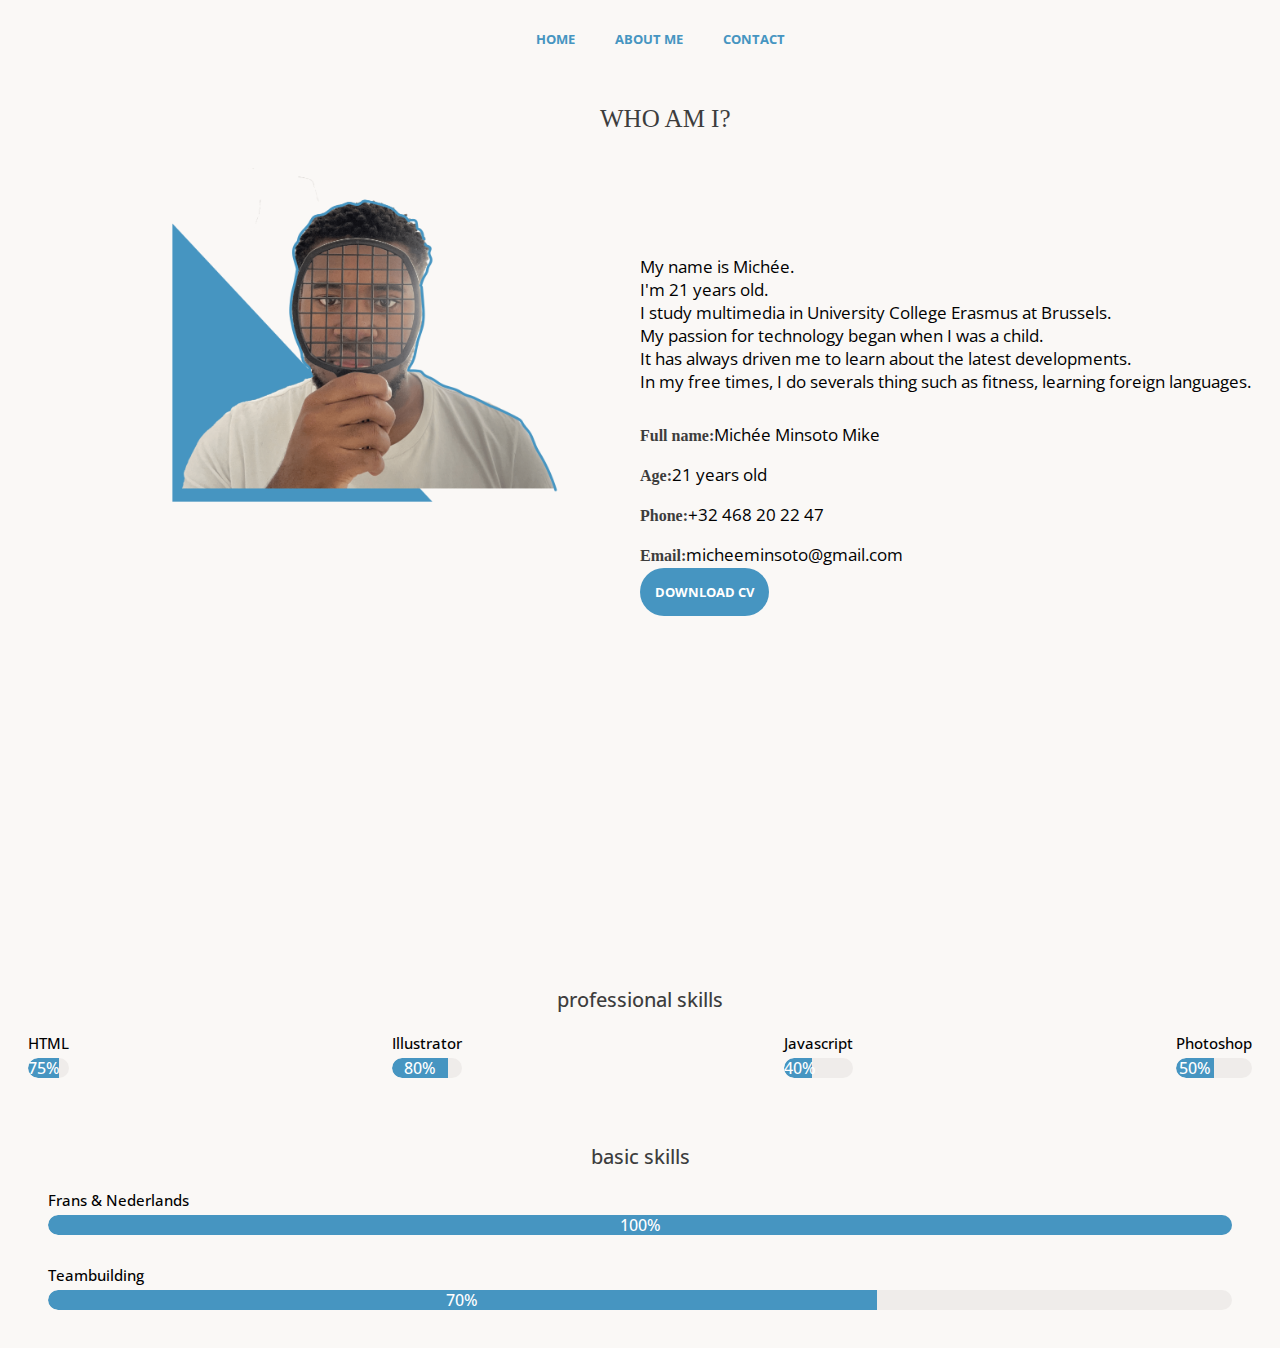
==== about-me.html @ b00cb30b "hobbies foto" ====
<!DOCTYPE html>
<html lang="en">
<head>
    <meta charset="UTF-8">
    <meta name="viewport" content="width=device-width, initial-scale=1.0">
    <title>About Me - Michée Minsoto</title>
    <link rel="stylesheet" href="about-me.css">
</head>
<body>
    <header>
        <main>
        <nav>
            <ul>
                <li><a href="#">HOME</a></li>
                <li><a href="#" class="active">ABOUT ME</a></li>
                <li><a href="#">CONTACT</a></li>
            </ul>
        </nav>
    </header>

<section class="about-me">
    <div class="foto">
        <img src="images/foto-about-me.png" alt="foto-about-me">
    </div>

    <div class="info">
        <div class="info-title">
            <h2>WHO AM I?</h2>
        </div>
        <div class="info-text">
        <p>My name is Michée.<br>
        I'm 21 years old.<br>
        I study multimedia in University College Erasmus at Brussels.<br>
        My passion for technology began when I was a child.<br>
        It has always driven me to learn about the latest developments.
        <br>In my free times, I do severals thing such as fitness,
        learning foreign languages.</p>
    </div>


        <div class="contact">
            <p><strong>Full name:</strong>Michée Minsoto Mike</p>
            <p><strong>Age:</strong>21 years old</p>
            <p><strong>Phone:</strong>+32 468 20 22 47</p>
            <p><strong>Email:</strong>micheeminsoto@gmail.com</p>
        <a href="#" class="button">DOWNLOAD CV</a>
        </div>
    </div>
</section>
    
<section class="skills">
    <div class="professional-skills">
        <h3>professional skills</h3>
        <div class="skills">
           <div class="skill">
            <span>HTML</span>
            <div class="progress">
                <div class="progress-bar" style="width: 75%;">75%</div>
            </div>
         </div>
         <div class="skill">
            <span>Illustrator</span>
            <div class="progress">
            <div class="progress-bar" style="width: 80%;">80%</div>
         </div> 
    </div>
        <div class="skill">
            <span>Javascript</span>
            <div class="progress">
            <div class="progress-bar" style="width: 40%;">40%</div>
        </div>
    </div>
        <div class="skill">
             <span>Photoshop</span>
            <div class="progress">
                <div class="progress-bar" style="width: 50%;">50%</div>
            </div>
        </div>
    </div>
    <div class="basic-skills">
        <h3>basic skills</h3>
        <div class="skill">
            <span>Frans & Nederlands</span>
           <div class="progress">
                <div class="progress-bar" style="width: 100%;">100%</div>
           </div>
        </div>
        <div class="skill">
            <span>Teambuilding</span>
           <div class="progress">
                <div class="progress-bar" style="width: 70%">70%</div>
           </div>
        </div>
    </div>
</section>

<main>








    
</main>









</main>
</body>
</html>
---- about-me.css ----
@import url(https://db.onlinewebfonts.com/c/0a6ee448d1bd65c56f6cf256a7c6f20a?family=Bahnschrift);
@import url(https://db.onlinewebfonts.com/c/9f5af5bd3b02c9efd39b88ea75ddad47?family=Helvetica);
@import url("https://fonts.googleapis.com/css2?family=Open+Sans:ital,wght@0,300..800;1,300..800&display=swap");


body{
	background-color: #faf8f6;
}

nav ul{
	display: flex;
	justify-content: center;
	list-style: none;
	gap: 40px;
	margin-top: 30px;
}

 a{
	text-decoration: none;
	font-family: "Open Sans", sans-serif;
	font-weight: bold;
	font-size: 13px;
	color: #4695c1;
}

.about-me{
    display: flex;
	justify-content: center;
}

.foto{
    flex: 1;
    text-align: center;
    margin-top: 50px;
}

.foto img{
	margin-top: -40%;
    width: 100%;
	margin-left: 50px;
}

.info {
	flex: 1;
	padding: 20px;
	
}

.info h2{
	color: #3d3d3d;
	font-family: "Bahnschrift";
	font-size: 25px;
	font-weight: lighter;
	margin-bottom: 10px;
	margin-left: -40px;
}

.info p{
	font-family: "Open Sans", sans-serif;
	font-style: normal;
	font-size: 17px;
}

.info-text {
	margin-top: 20%;
	margin-bottom: 30px;
}

.button{
	border-radius: 50px;
	margin-top: 10px;
	padding:  15px;
	background-color: #4695c1;
	color: #FFF;
}

.skills{
	display: flex;
	justify-content: space-between;
	margin-top: 5px;
	margin-bottom: 0;
}

.skills h2{
	text-align: center;
}

.professional-skills, .basic-skills{
	flex: 1;
	margin: 0 20px;
	
}

.professional-skills h3, .basic-skills h3 {
	font-family: "Open Sans", sans-serif;
	font-weight: 500;
	color: #3d3d3d;
	text-align: center;
	font-size: 20px;

}

.contact strong{
	font-family: "Bahnschrift";
	color: #3d3d3d;
	font-weight: 600;
	font-size: 16px;
}
 

.skill{
	margin-bottom: 15px;
}


.skill span{
	display: block;
	font-weight: bold;
	margin-bottom: 5px;
	font-family: "Open Sans", sans-serif;
	font-weight: 500;
	font-size: 15px;
}

.progress{
	background-color: #efecea;
	border-radius: 20px;
	overflow: hidden;
	margin-bottom: 30px;
}

.progress-bar{
	background-color: #4695c1;
	height: 20px;
	line-height: 20px;
	color: #FFF;
	text-align: center;
	border-radius: 20px 0 0 20px;
	font-family: "Open Sans", sans-serif;
	font-weight: 500;
}
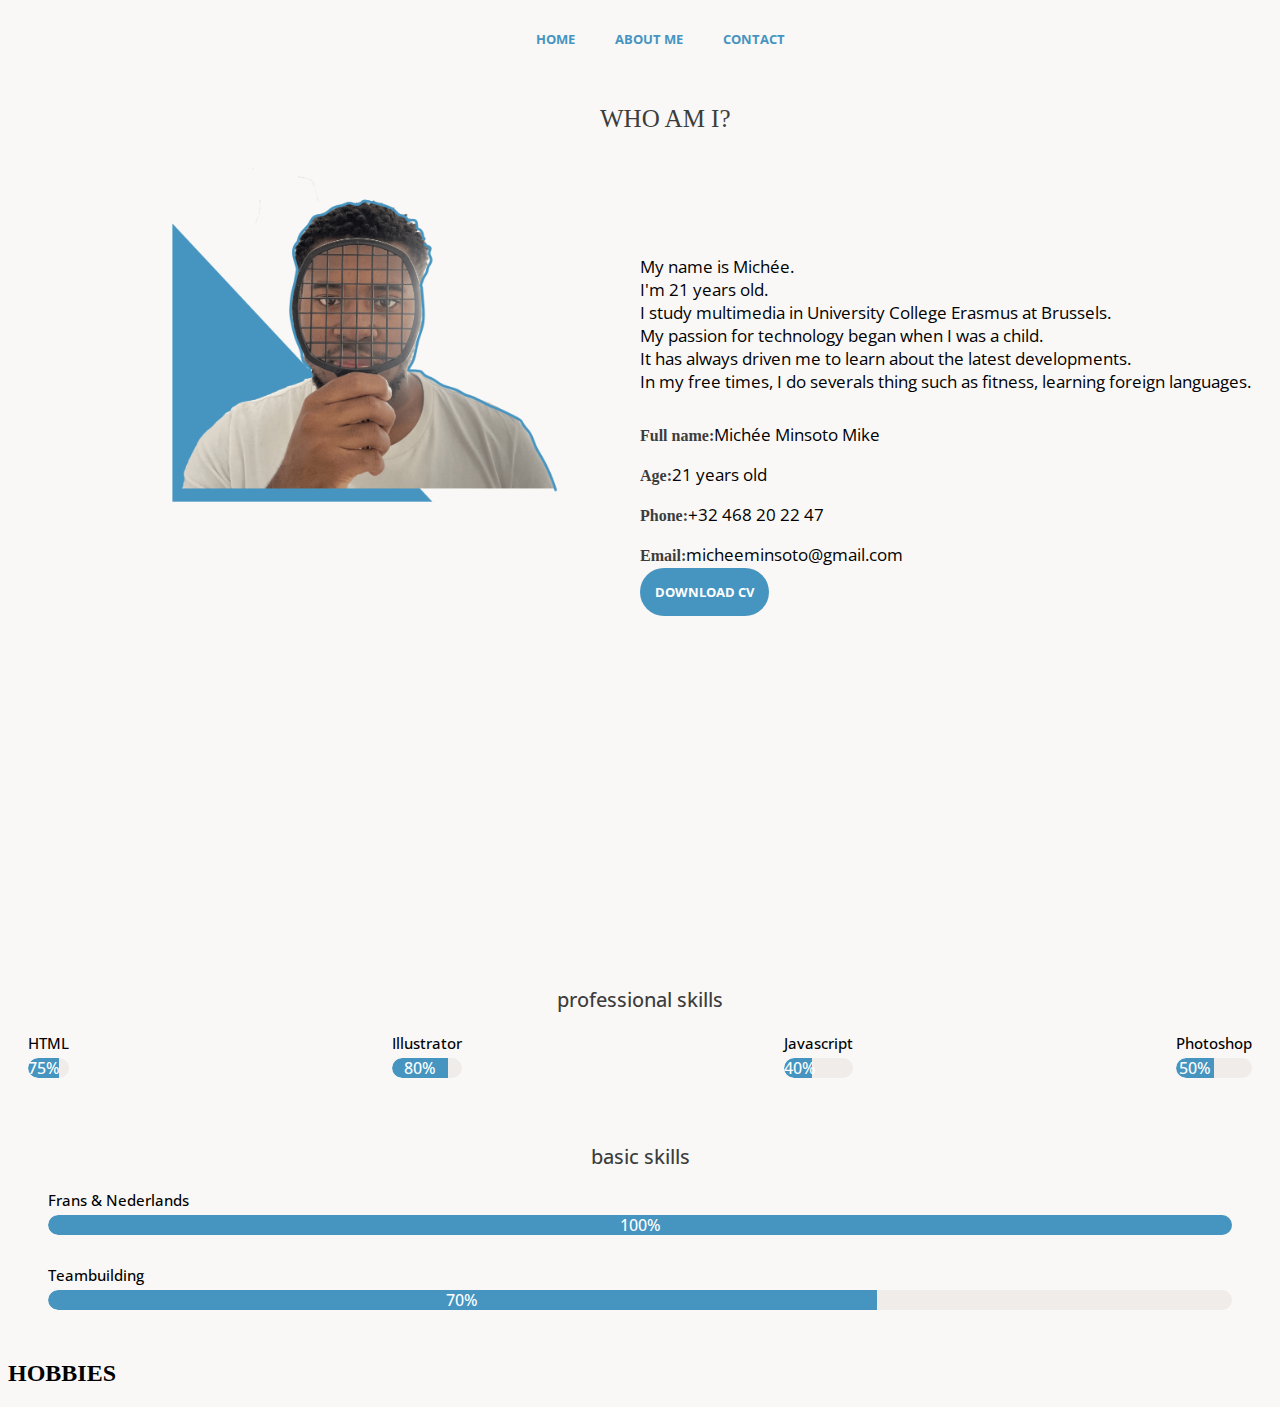
==== commit 22d214d2: "footer about me" ====
--- a/about-me.html
+++ b/about-me.html
@@ -95,6 +95,18 @@
 </section>
 
 <main>
+    <div class="hobbies">
+        <h2>HOBBIES</h2>
+    </div>
+
+   <section class="fotogalerij">
+            <div class="foto-container"></div>
+
+
+
+
+
+   </section>
 
 
 
@@ -103,7 +115,7 @@
 
 
 
-    
+
 </main>
 
 
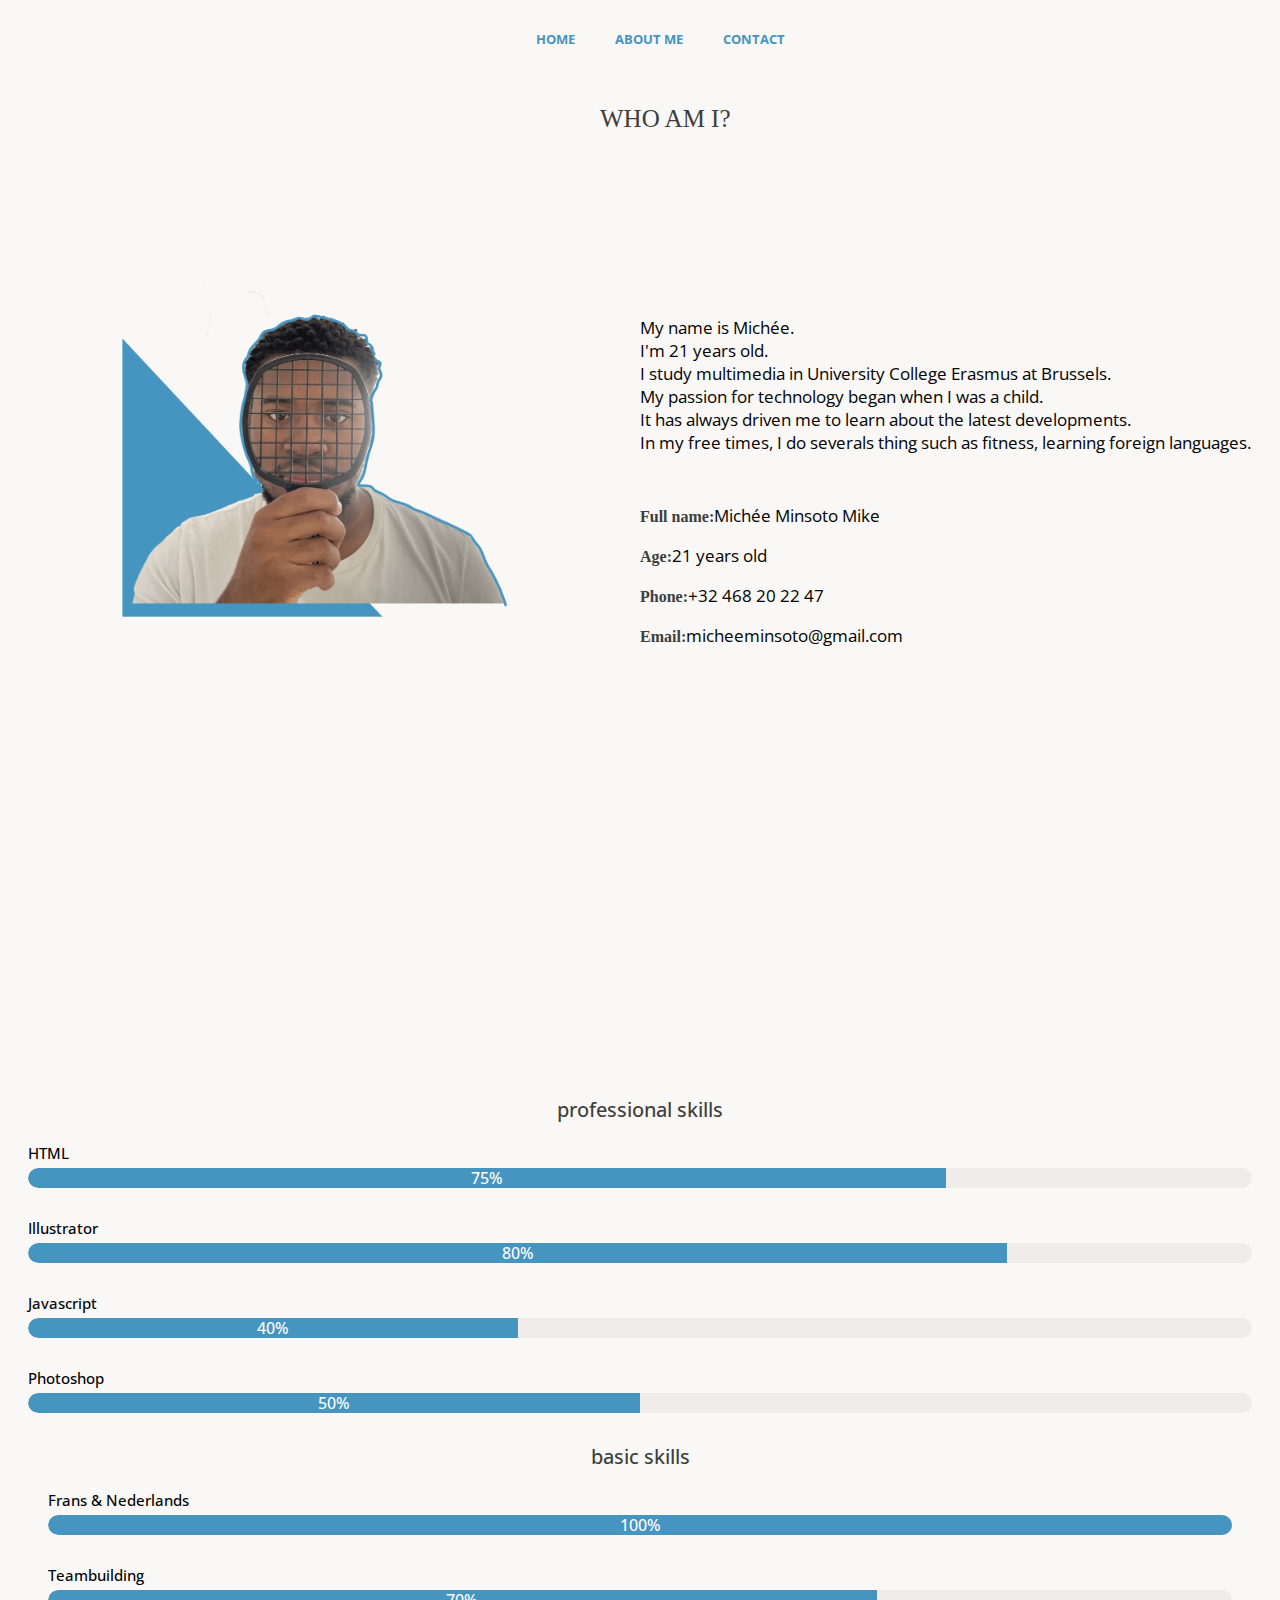
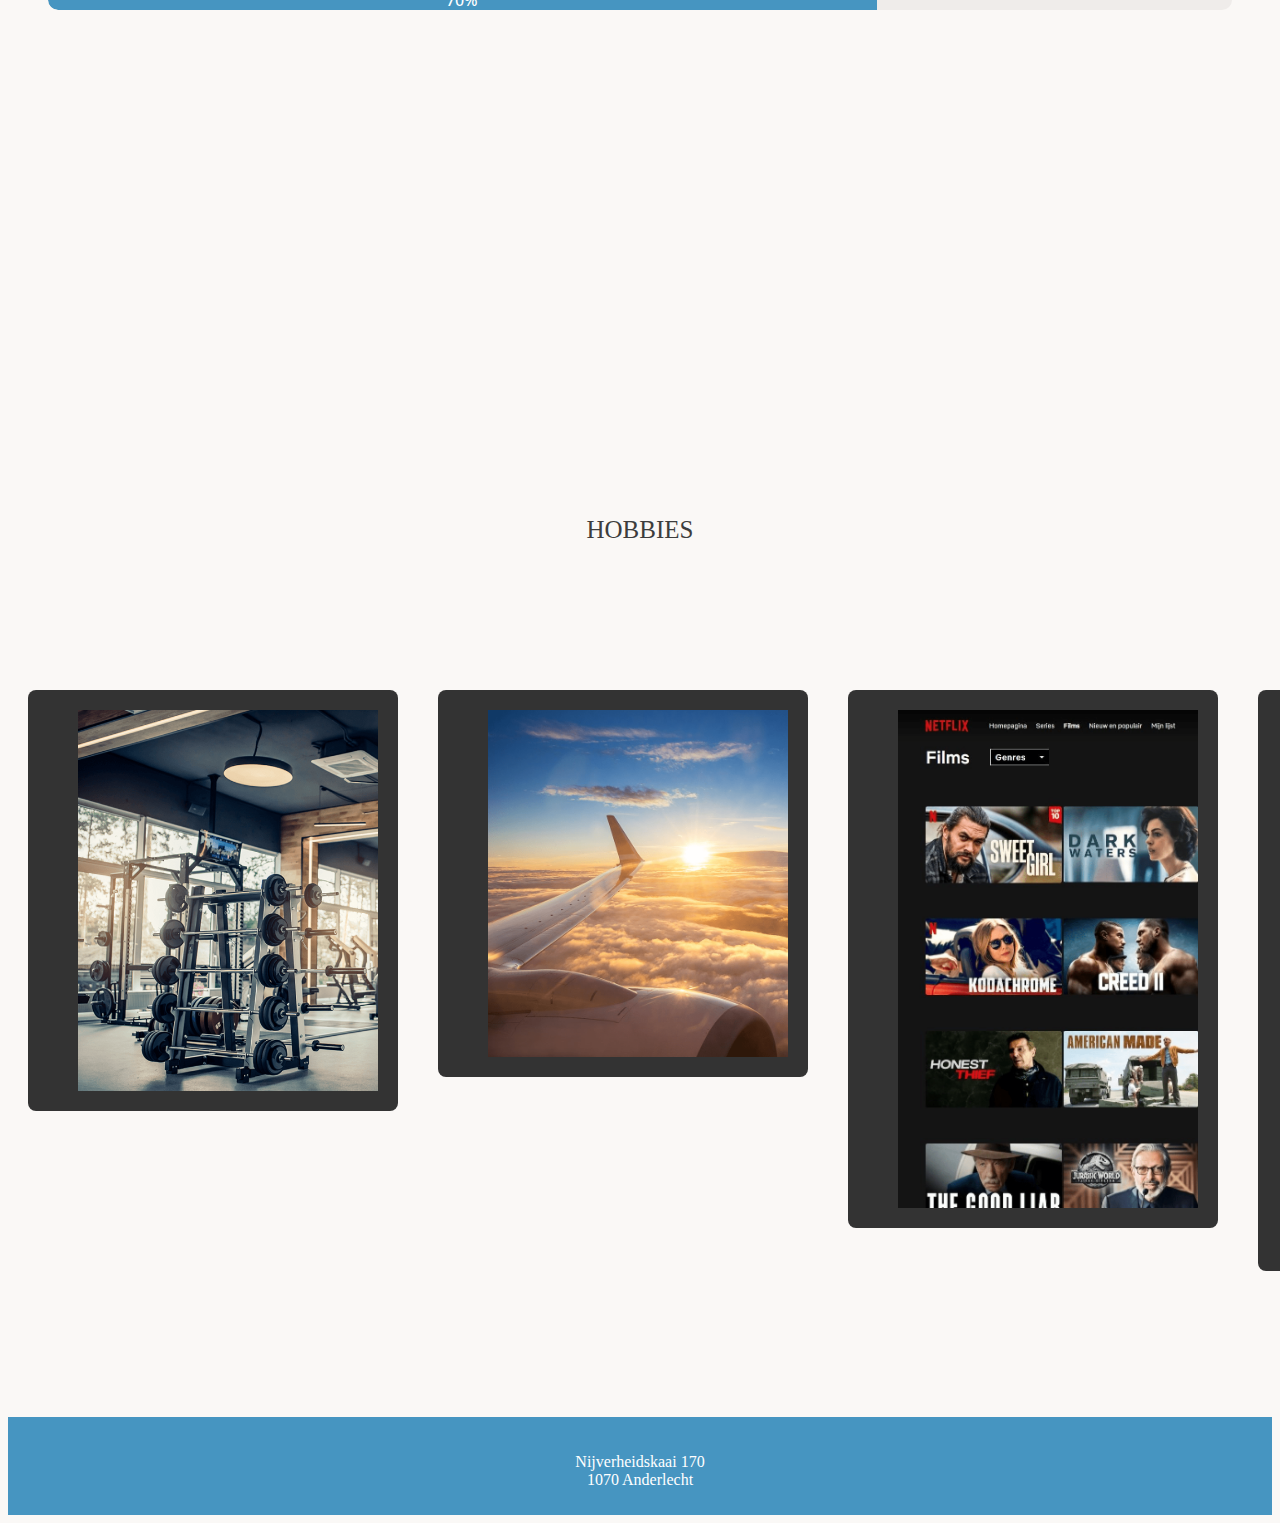
==== commit d9746c83: "hamburger-menu contact pagina" ====
--- a/about-me.html
+++ b/about-me.html
@@ -9,12 +9,21 @@
 <body>
     <header>
         <main>
-        <nav>
+            <nav>
+                <div class="menu-container">
+                    <div class="menu-icon" id="menu-icon">
+                        <div></div>
+                        <div></div>
+                        <div></div>
+                    </div>
+                
+                    <nav class="menu" id="menu">
+                        <div class="menu-icon" id="menu-icon"></div>
             <ul>
-                <li><a href="#">HOME</a></li>
-                <li><a href="#" class="active">ABOUT ME</a></li>
+				<li><a href="#">HOME</a></li>
+                <li><a href="#">ABOUT ME</a></li>
                 <li><a href="#">CONTACT</a></li>
-            </ul>
+			</ul>
         </nav>
     </header>
 
@@ -43,7 +52,6 @@
             <p><strong>Age:</strong>21 years old</p>
             <p><strong>Phone:</strong>+32 468 20 22 47</p>
             <p><strong>Email:</strong>micheeminsoto@gmail.com</p>
-        <a href="#" class="button">DOWNLOAD CV</a>
         </div>
     </div>
 </section>
@@ -94,38 +102,40 @@
     </div>
 </section>
 
-<main>
+
     <div class="hobbies">
         <h2>HOBBIES</h2>
     </div>
 
    <section class="fotogalerij">
-            <div class="foto-container"></div>
+            <div class="foto-container">
+                <div class="foto-kader">
+                    <img src="images/fitness.png" alt="fitness">
+                </div>
+            </div>
+            <div class="foto-container">
+                <div class="foto-kader">
+                    <img src="images/reizen-naar-het-buitenland-deze-kaart-toont-je-waar-je-onder-welke-voorwaarden-binnen-mag.png" alt="reizen-naar-het-buitenland-deze-kaart-toont-je-waar-je-onder-welke-voorwaarden-binnen-mag">
+                </div>
+            </div>
+            <div class="foto-container">
+                <div class="foto-kader">
+                    <img src="images/films-kijken.png" alt="films-kijken">
+                </div>
+            </div>
+            <div class="foto-container">
+                <div class="foto-kader">
+                    <img src="images/fotografie.png" alt="fotografie">
+                </div>
+            </div>
+   </section>
+</main>
+
+<footer class="outer">
+    <p>Nijverheidskaai 170 <br>1070 Anderlecht</p>
+</footer>
 
 
 
-
-
-   </section>
-
-
-
-
-
-
-
-
-
-</main>
-
-
-
-
-
-
-
-
-
-</main>
 </body>
 </html>--- a/about-me.css
+++ b/about-me.css
@@ -23,6 +23,8 @@
 	color: #4695c1;
 }
 
+
+
 .about-me{
     display: flex;
 	justify-content: center;
@@ -31,13 +33,13 @@
 .foto{
     flex: 1;
     text-align: center;
-    margin-top: 50px;
+    margin: auto;
 }
 
 .foto img{
-	margin-top: -40%;
+	margin-top: -13%;
     width: 100%;
-	margin-left: 50px;
+	
 }
 
 .info {
@@ -62,8 +64,9 @@
 }
 
 .info-text {
-	margin-top: 20%;
-	margin-bottom: 30px;
+	margin-top: 30%;
+	margin-bottom: 50px;
+	
 }
 
 .button{
@@ -74,20 +77,24 @@
 	color: #FFF;
 }
 
+
+
 .skills{
-	display: flex;
+	
 	justify-content: space-between;
-	margin-top: 5px;
-	margin-bottom: 0;
-}
-
-.skills h2{
+	
+
+}
+
+.skills h3{
 	text-align: center;
+
 }
 
 .professional-skills, .basic-skills{
 	flex: 1;
 	margin: 0 20px;
+	margin-bottom: 40%;
 	
 }
 
@@ -98,6 +105,10 @@
 	text-align: center;
 	font-size: 20px;
 
+}
+
+.contact{
+	margin-bottom: 0;
 }
 
 .contact strong{
@@ -140,4 +151,191 @@
 	font-weight: 500;
 }
 
-
+.hobbies{
+	margin-bottom: 10%;
+}
+
+.hobbies h2{
+	color: #3d3d3d;
+	font-family: "Bahnschrift";
+	font-size: 25px;
+	font-weight: lighter;
+	margin-bottom: 10px;
+	text-align: center;
+}
+
+
+
+
+.fotogalerij{
+	display: flex;
+	margin-bottom: 10%;
+}
+
+
+.foto-kader{
+	padding: 20px;
+	color: #3d3d3d;
+	border-radius: 50px;
+}
+
+.foto-container {
+    position: relative;
+    margin: 20px;
+    width: 400px;
+}
+
+.foto-kader {
+    position: relative;
+    background-color: #333;
+    border-radius: 8px;
+    overflow: hidden;
+    padding: 20px;
+}
+
+
+.foto-kader img {
+	width: 300px;
+	display: block;
+	padding-left: 30px;
+}
+
+
+.outer{
+    background-color: #4695c1;
+    color: white;
+    text-align: center;
+    padding: 20px 0;
+    position: relative;
+    left: 0;
+    right: 0;
+    bottom: 0;
+    width: 100%;
+    padding-bottom: 10px;
+    padding-left: 0;
+	
+	
+}
+
+
+.outer p{
+    font-family: "Bahnschrift";
+    font-style: normal;
+    text-align: center;
+}
+
+
+@media (max-width:480px) {
+		.about-me{
+			flex-direction: column;
+			align-items: center;
+		}
+
+		.foto{
+			width: 400px;
+			margin-right: 0;
+		}
+
+		.info{
+			flex: 1 1 70%;
+			text-align: center;
+		}
+
+		.info-title{
+			text-align: center;
+			margin-left: 30px;
+		}
+
+		.info-text{
+			margin-top: 30px;
+			text-align: center;
+		}
+
+		.info h2{
+			color: #3d3d3d;
+			font-family: "Bahnschrift";
+			font-size: 20px;
+			font-weight: lighter;
+		}
+
+		.info p{
+			font-family: "Open Sans", sans-serif;
+			font-style: normal;
+			font-size: 15px;
+		}
+
+		.contact{
+			text-align: center;
+		}
+
+		.contact strong{
+			font-family: "Bahnschrift";
+			color: #3d3d3d;
+			font-weight: 600;
+			font-size: 15px;
+		}
+
+		.professional-skills h3 {
+			margin-top: 40px;
+			font-size: 17px;
+
+		}
+
+		.skills{
+			flex-wrap: nowrap;
+			
+		}
+
+		.skill{
+			flex: 1 1 50%;
+			max-width: 50%;
+			margin: auto;
+		}
+
+
+		.fotogalerij{
+			display: flex;
+			flex-direction: column;
+		}
+
+
+		
+		.skill span{
+			font-size: 13px;
+		}
+
+		.basic-skills h3{
+			margin-top: 20%;
+		}
+
+
+		.hobbies{
+			margin-bottom: 30px;
+		}
+
+		.hobbies h2{
+			font-size: 20px;
+		}
+
+		.outer {
+			padding: 5px 0;
+		}
+	
+		.outer p {
+			font-size: 12px; 
+		}
+
+		.foto-kader img{
+			width: 200px;
+		}
+
+		.foto-container {
+			margin-left: 70px;
+			justify-content: center;
+			width: 300px;
+		}
+}
+
+
+
+
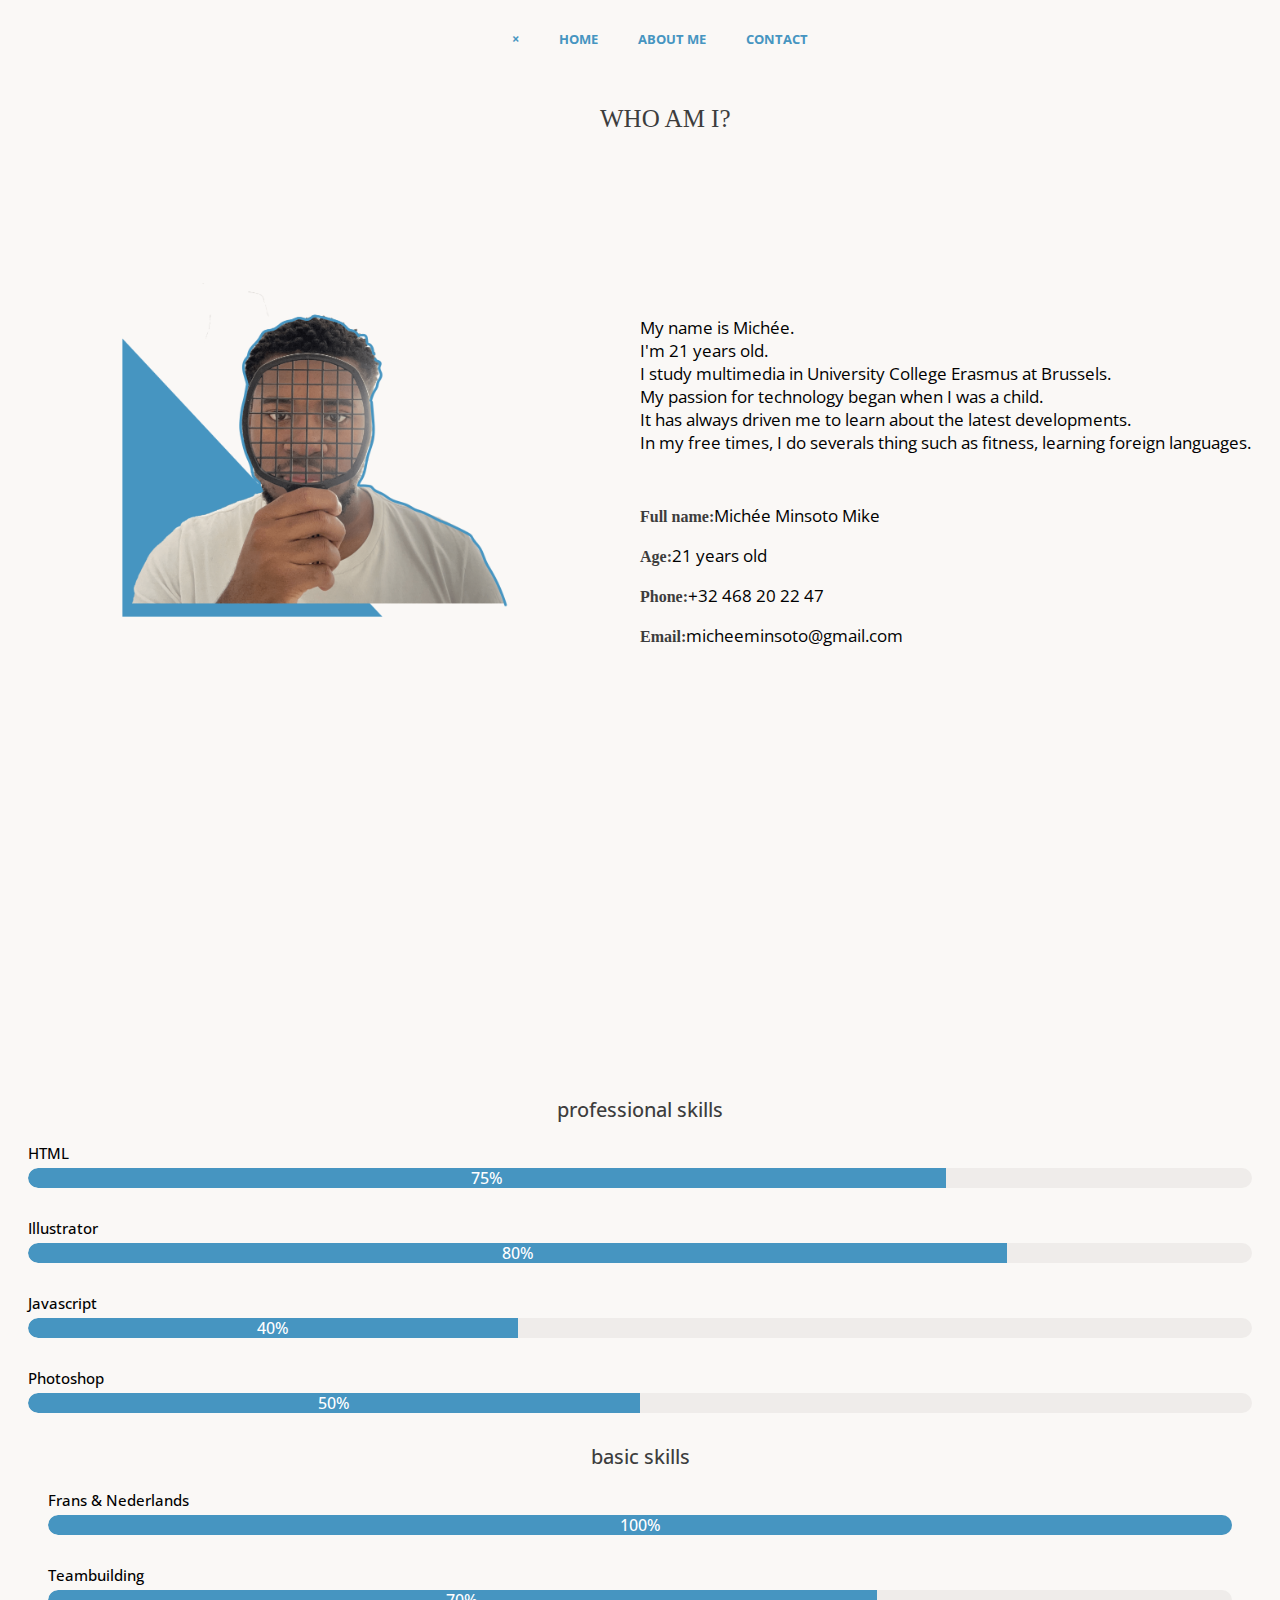
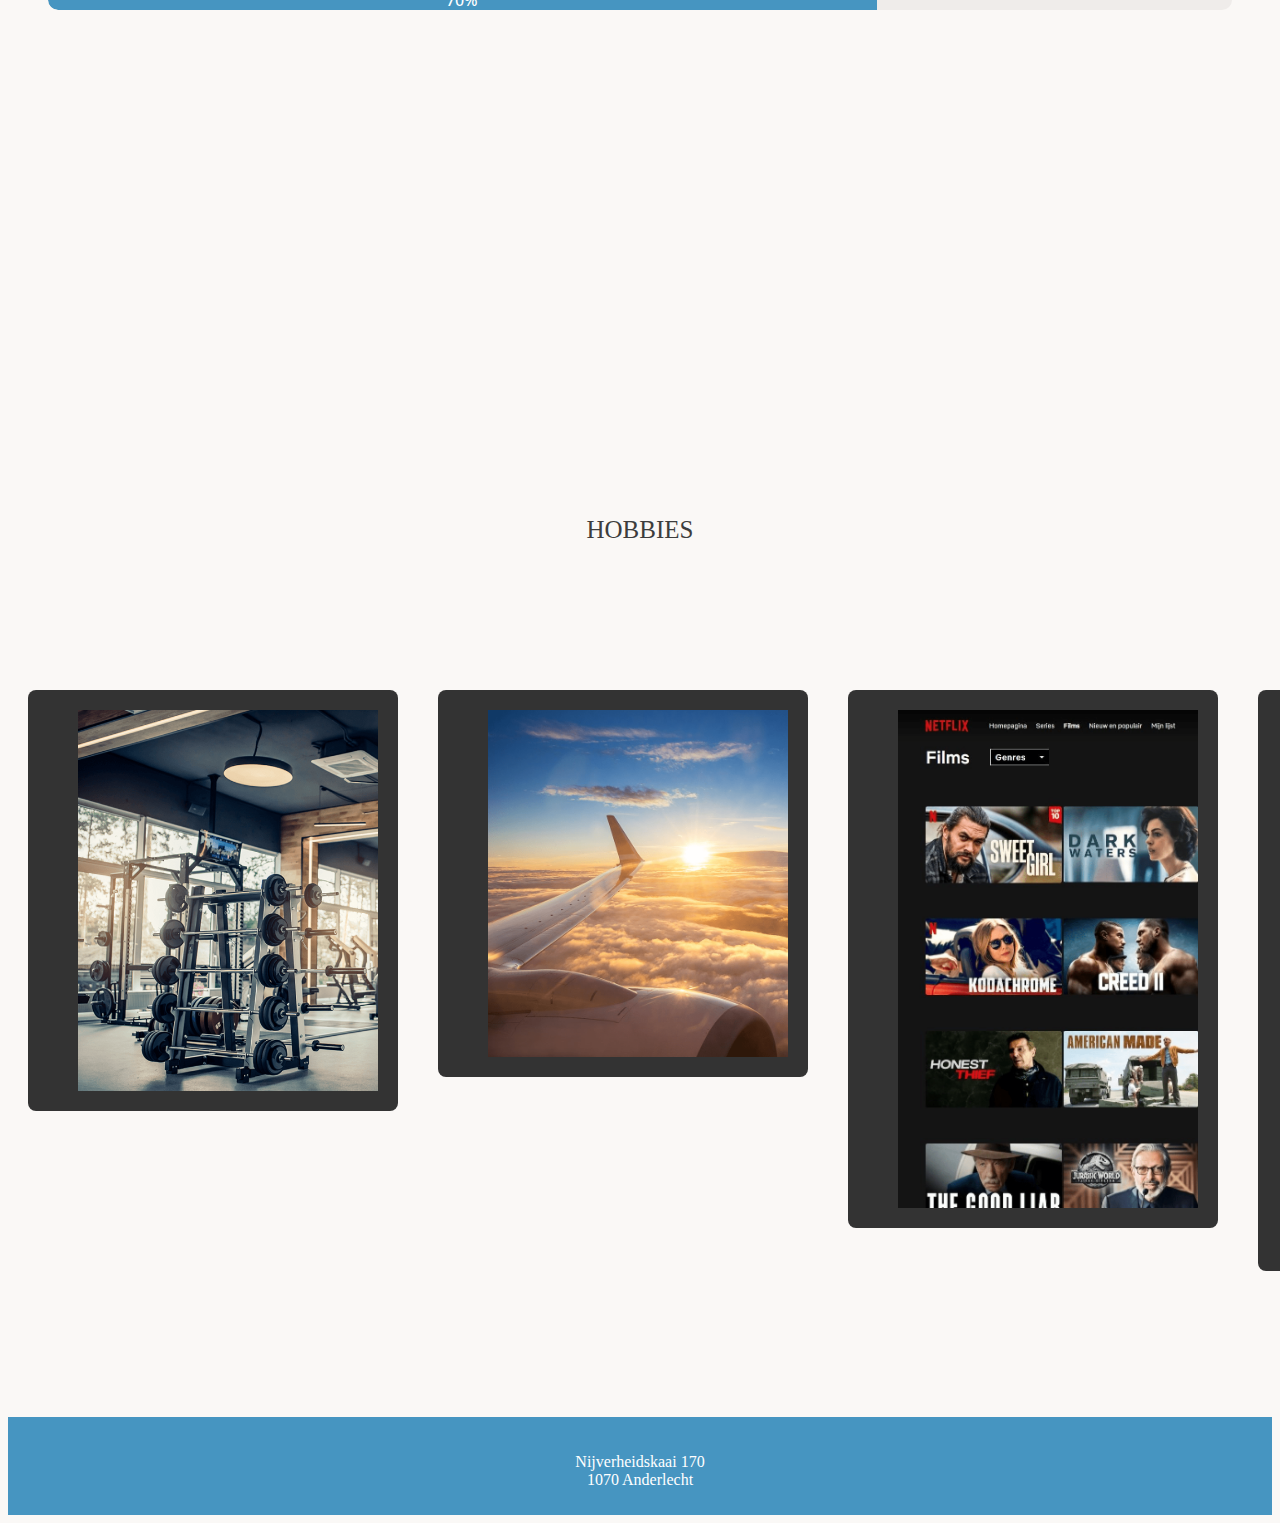
==== commit acd055fa: "hamburger menu about me page" ====
--- a/about-me.html
+++ b/about-me.html
@@ -20,9 +20,10 @@
                     <nav class="menu" id="menu">
                         <div class="menu-icon" id="menu-icon"></div>
             <ul>
-				<li><a href="#">HOME</a></li>
-                <li><a href="#">ABOUT ME</a></li>
-                <li><a href="#">CONTACT</a></li>
+                <li><a href="#" class="menu-close" id="menu-close">&times;</a></li>
+				<li><a href="#" class="menu-item">HOME</a></li>
+                <li><a href="#" class="menu-item">ABOUT ME</a></li>
+                <li><a href="#" class="menu-item">CONTACT</a></li>
 			</ul>
         </nav>
     </header>
@@ -135,7 +136,7 @@
     <p>Nijverheidskaai 170 <br>1070 Anderlecht</p>
 </footer>
 
-
+<script src="hamburger-menu.js"></script>
 
 </body>
 </html>--- a/about-me.css
+++ b/about-me.css
@@ -334,8 +334,69 @@
 			justify-content: center;
 			width: 300px;
 		}
-}
-
-
-
-
+
+		.menu-container{
+			position: relative;
+		}
+	
+		.menu-icon{
+			font-size: 24px;
+			cursor: pointer;
+			color: white;
+		}
+	
+		.menu-icon div{
+			width: 35px;
+			height: 5px;
+			background-color: #4695c1;
+			margin: 6px;
+			transition: 0.4s;
+		}
+	
+		.menu a{
+			color: white;
+			display: block;
+			text-align: center;
+			margin-top: 30px;
+		}
+	
+		.menu {
+			height: 100%;
+			width: 100%;
+			position: fixed;
+			top: 0;
+			right: 0;
+			background-color: #4695c1;
+			overflow-x: hidden;
+			padding-top: 12px;
+			display: flex;
+			flex-direction: column;
+			align-items: center;
+			visibility: hidden;
+			transition: opacity 0.5s; visibility: 0.5s;
+		}
+	
+		.menu-close{
+			position: absolute;
+			top: 20px;
+			right: 25px;
+			margin-left: 50px;
+			font-size: 36px;
+		}
+		
+	
+		nav li{
+			padding: 10px 20px;
+		}
+
+		nav ul {
+			margin-top: 30px;
+			display: flex;
+			flex-direction: column;
+			text-align: center;
+		}
+}
+
+
+
+
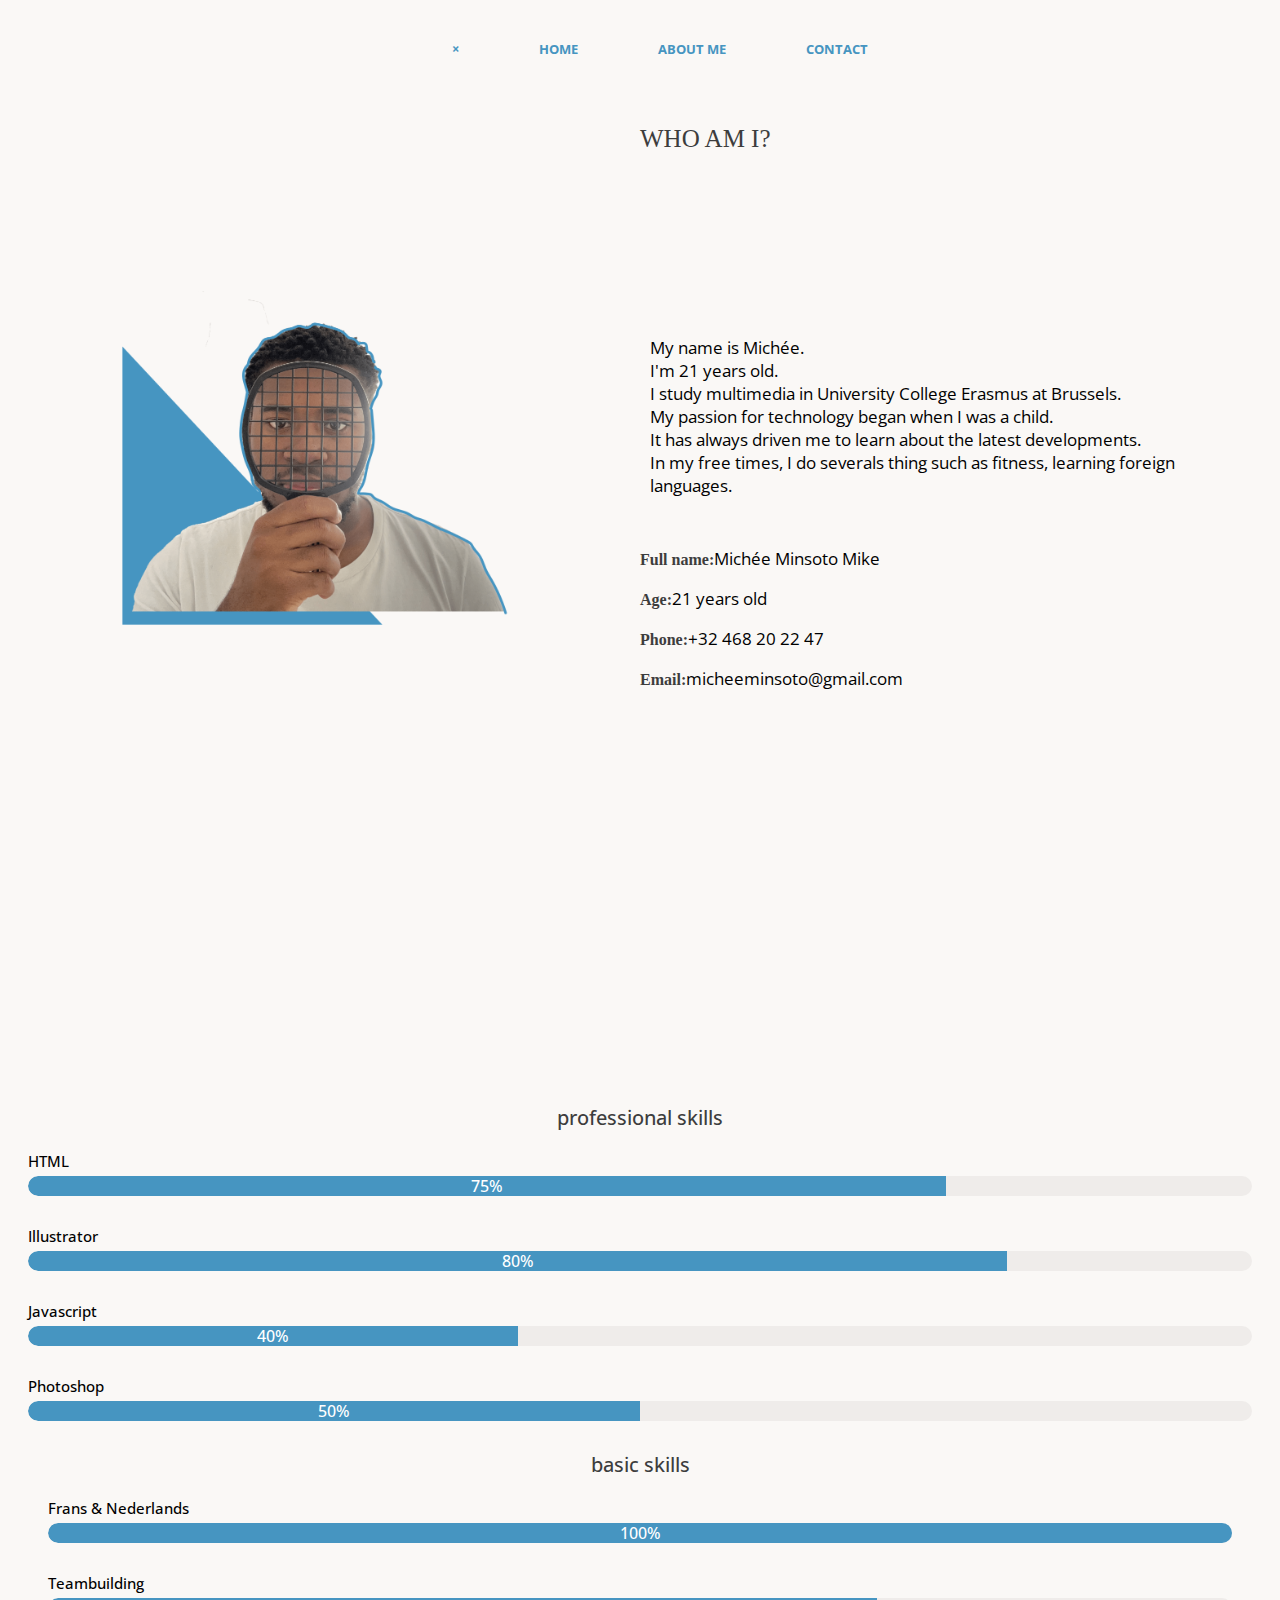
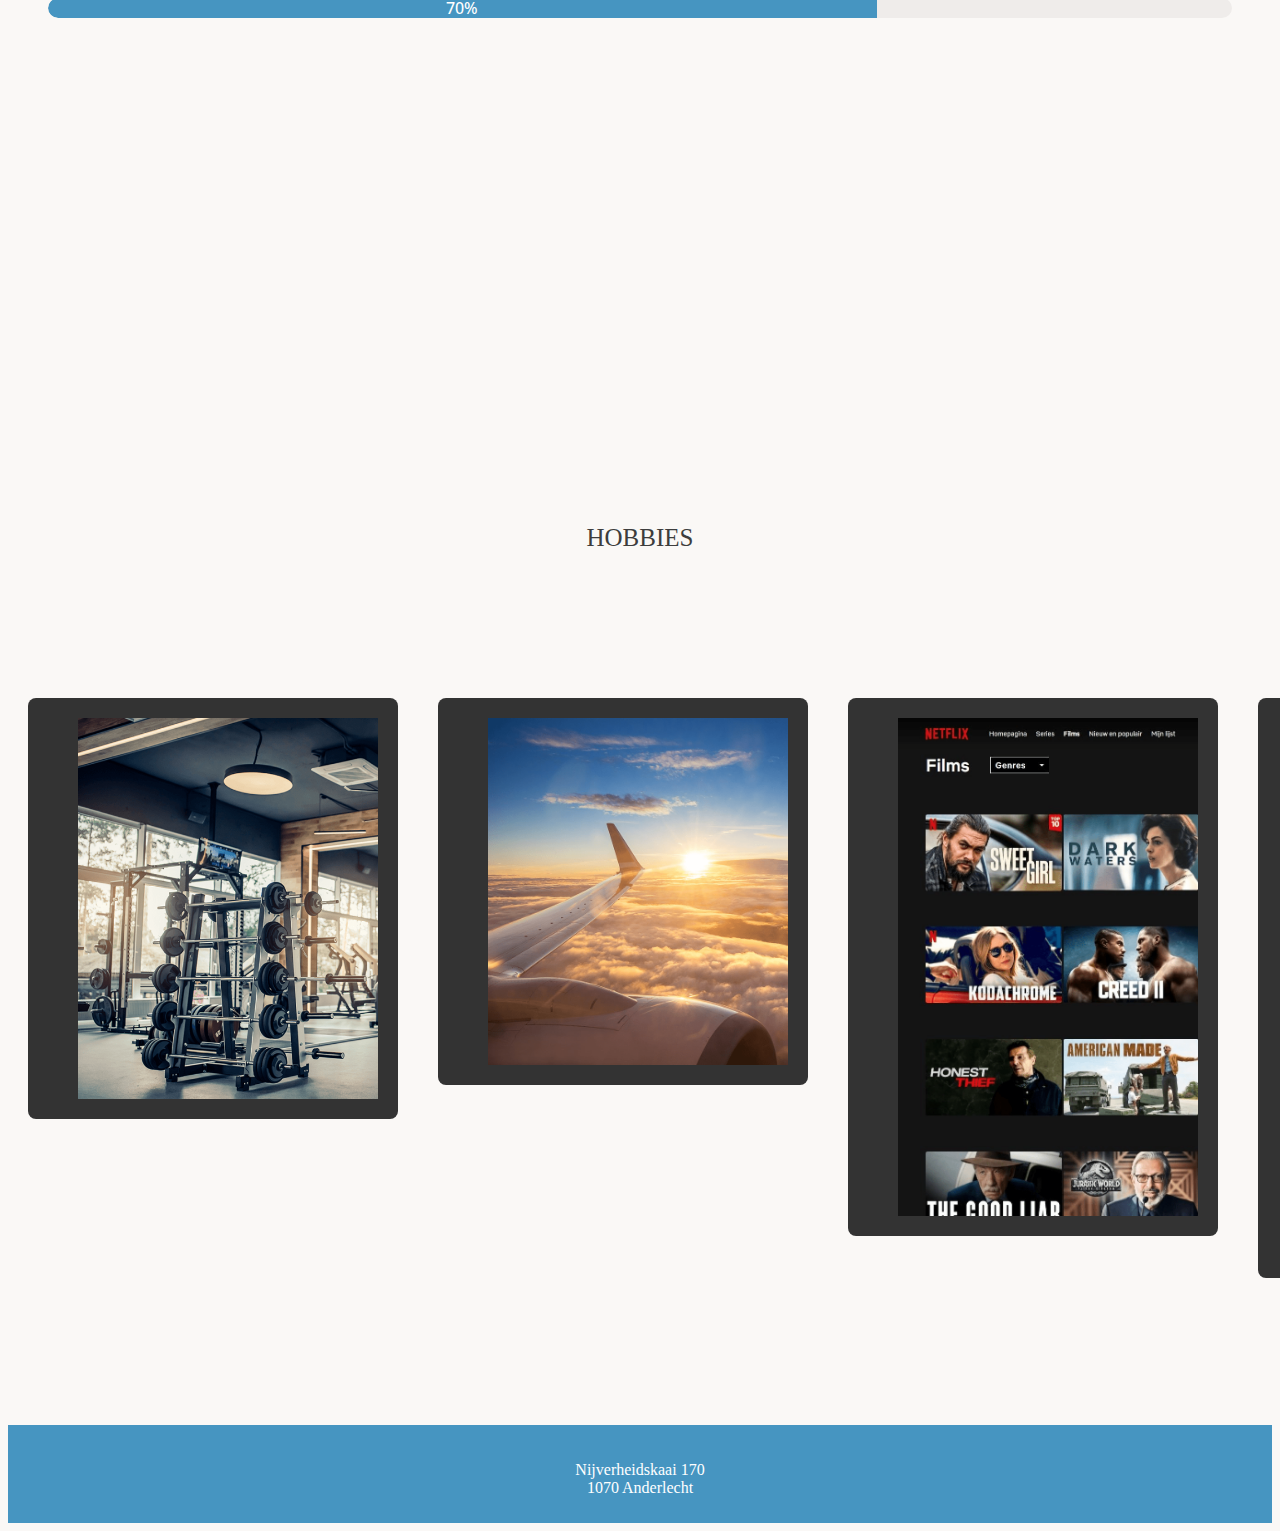
==== commit 256a0cf0: "pagina's gelinked" ====
--- a/about-me.html
+++ b/about-me.html
@@ -5,6 +5,7 @@
     <meta name="viewport" content="width=device-width, initial-scale=1.0">
     <title>About Me - Michée Minsoto</title>
     <link rel="stylesheet" href="about-me.css">
+    <script src="hamburger-menu.js"></script>
 </head>
 <body>
     <header>
@@ -19,11 +20,11 @@
                 
                     <nav class="menu" id="menu">
                         <div class="menu-icon" id="menu-icon"></div>
-            <ul>
+            <ul class="nav-links">
                 <li><a href="#" class="menu-close" id="menu-close">&times;</a></li>
-				<li><a href="#" class="menu-item">HOME</a></li>
-                <li><a href="#" class="menu-item">ABOUT ME</a></li>
-                <li><a href="#" class="menu-item">CONTACT</a></li>
+				<li><a href="home.html" class="menu-item">HOME</a></li>
+                <li><a href="about-me.html" class="menu-item">ABOUT ME</a></li>
+                <li><a href="contact.html" class="menu-item">CONTACT</a></li>
 			</ul>
         </nav>
     </header>
@@ -136,7 +137,13 @@
     <p>Nijverheidskaai 170 <br>1070 Anderlecht</p>
 </footer>
 
-<script src="hamburger-menu.js"></script>
+
+<script>
+    function scrollToAboutMe() {
+        document.getElementById("about-me").scrollIntoView({ behavior: 'smooth' });
+    }
+    </script>
+
 
 </body>
 </html>--- a/about-me.css
+++ b/about-me.css
@@ -15,6 +15,16 @@
 	margin-top: 30px;
 }
 
+.nav-links a{
+	display: inline-block;
+	padding: 10px 20px;
+}
+
+.nav-links{
+	position: relative;
+	z-index: 10;
+}
+
  a{
 	text-decoration: none;
 	font-family: "Open Sans", sans-serif;
@@ -37,7 +47,7 @@
 }
 
 .foto img{
-	margin-top: -13%;
+	margin-top: -15%;
     width: 100%;
 	
 }
@@ -48,24 +58,31 @@
 	
 }
 
-.info h2{
+
+
+.info-title h2{
 	color: #3d3d3d;
 	font-family: "Bahnschrift";
 	font-size: 25px;
 	font-weight: lighter;
 	margin-bottom: 10px;
-	margin-left: -40px;
+	
 }
 
 .info p{
 	font-family: "Open Sans", sans-serif;
 	font-style: normal;
 	font-size: 17px;
+
+
 }
 
 .info-text {
 	margin-top: 30%;
 	margin-bottom: 50px;
+	margin-left: 10px;
+	
+	
 	
 }
 
@@ -213,8 +230,6 @@
     width: 100%;
     padding-bottom: 10px;
     padding-left: 0;
-	
-	
 }
 
 
@@ -222,6 +237,10 @@
     font-family: "Bahnschrift";
     font-style: normal;
     text-align: center;
+}
+
+.menu-close{
+	display: none;
 }
 
 
@@ -358,6 +377,7 @@
 			display: block;
 			text-align: center;
 			margin-top: 30px;
+			font-size: 15px;
 		}
 	
 		.menu {
@@ -377,7 +397,7 @@
 		}
 	
 		.menu-close{
-			position: absolute;
+			position: fixed;
 			top: 20px;
 			right: 25px;
 			margin-left: 50px;
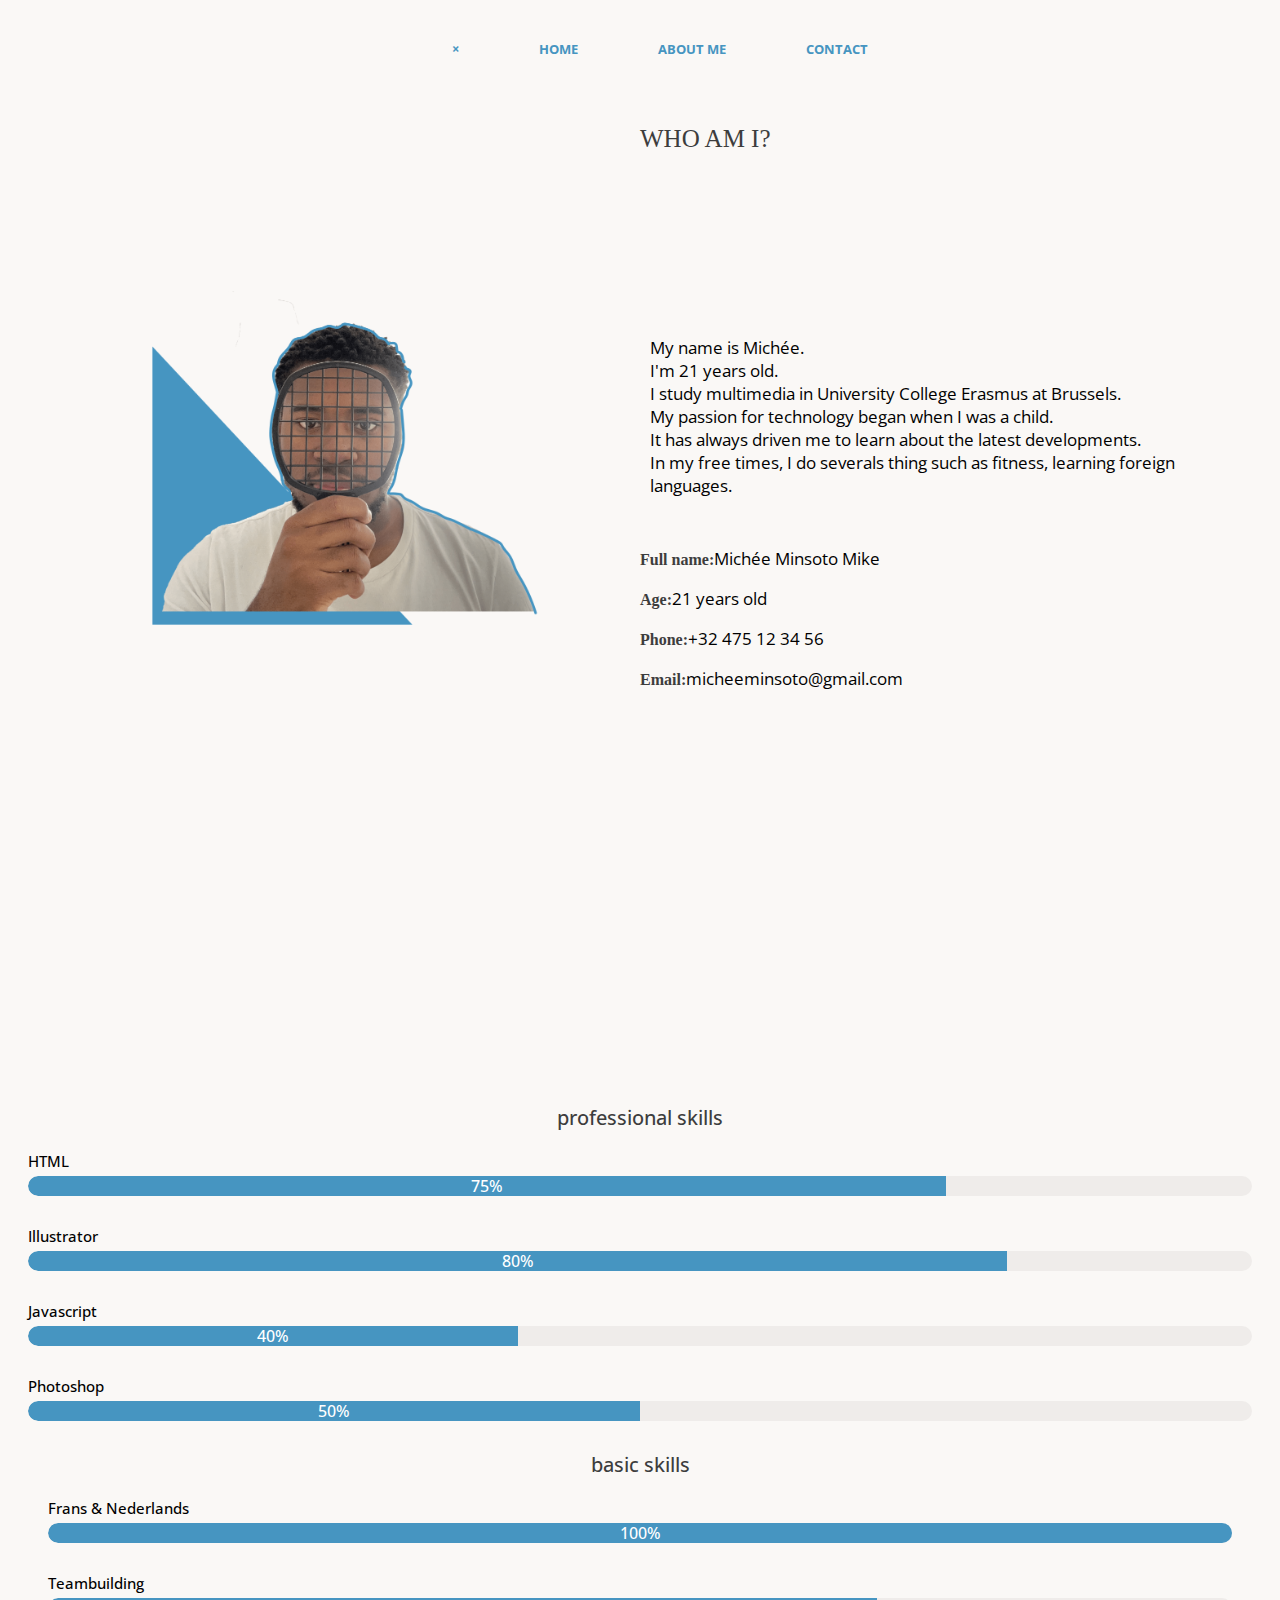
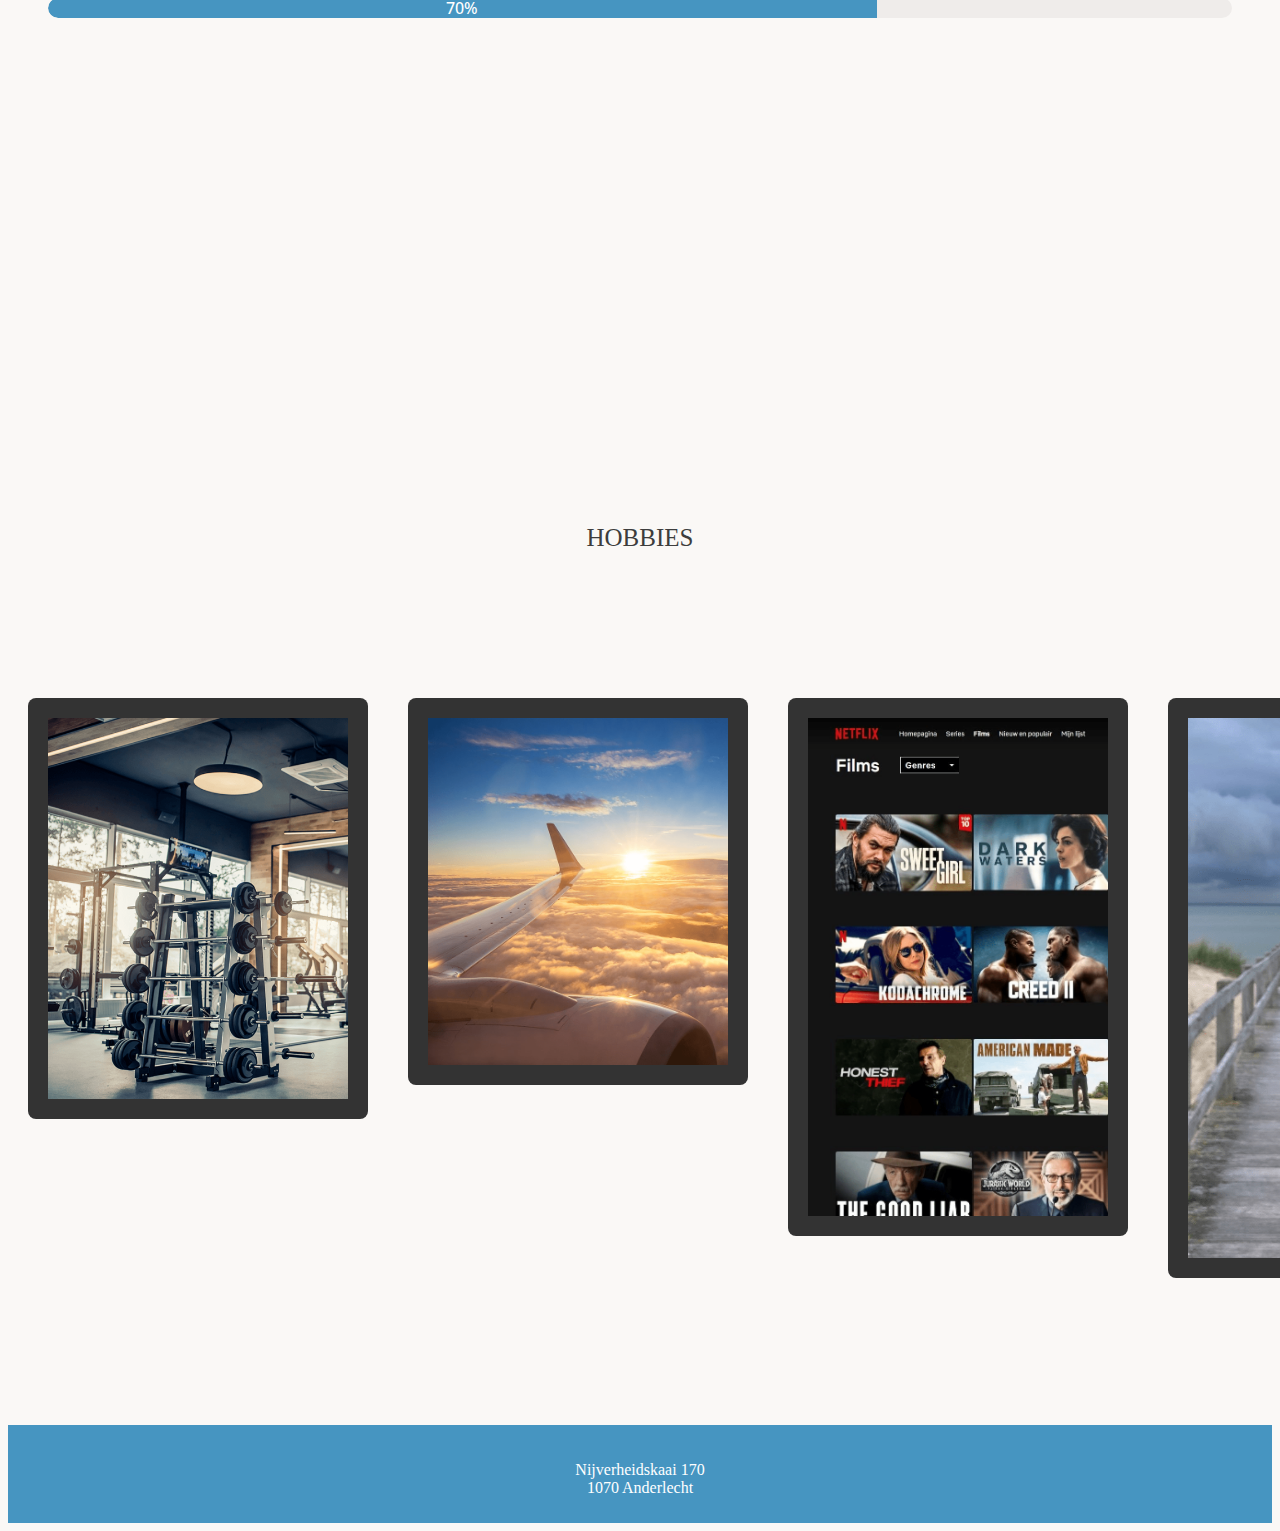
==== commit ac9a7c82: "wijziging telefoonnummer" ====
--- a/about-me.html
+++ b/about-me.html
@@ -52,7 +52,7 @@
         <div class="contact">
             <p><strong>Full name:</strong>Michée Minsoto Mike</p>
             <p><strong>Age:</strong>21 years old</p>
-            <p><strong>Phone:</strong>+32 468 20 22 47</p>
+            <p><strong>Phone:</strong>+32 475 12 34 56</p>
             <p><strong>Email:</strong>micheeminsoto@gmail.com</p>
         </div>
     </div>
--- a/about-me.css
+++ b/about-me.css
@@ -49,6 +49,7 @@
 .foto img{
 	margin-top: -15%;
     width: 100%;
+	margin-left: 30px;
 	
 }
 
@@ -214,7 +215,7 @@
 .foto-kader img {
 	width: 300px;
 	display: block;
-	padding-left: 30px;
+	margin: auto;
 }
 
 
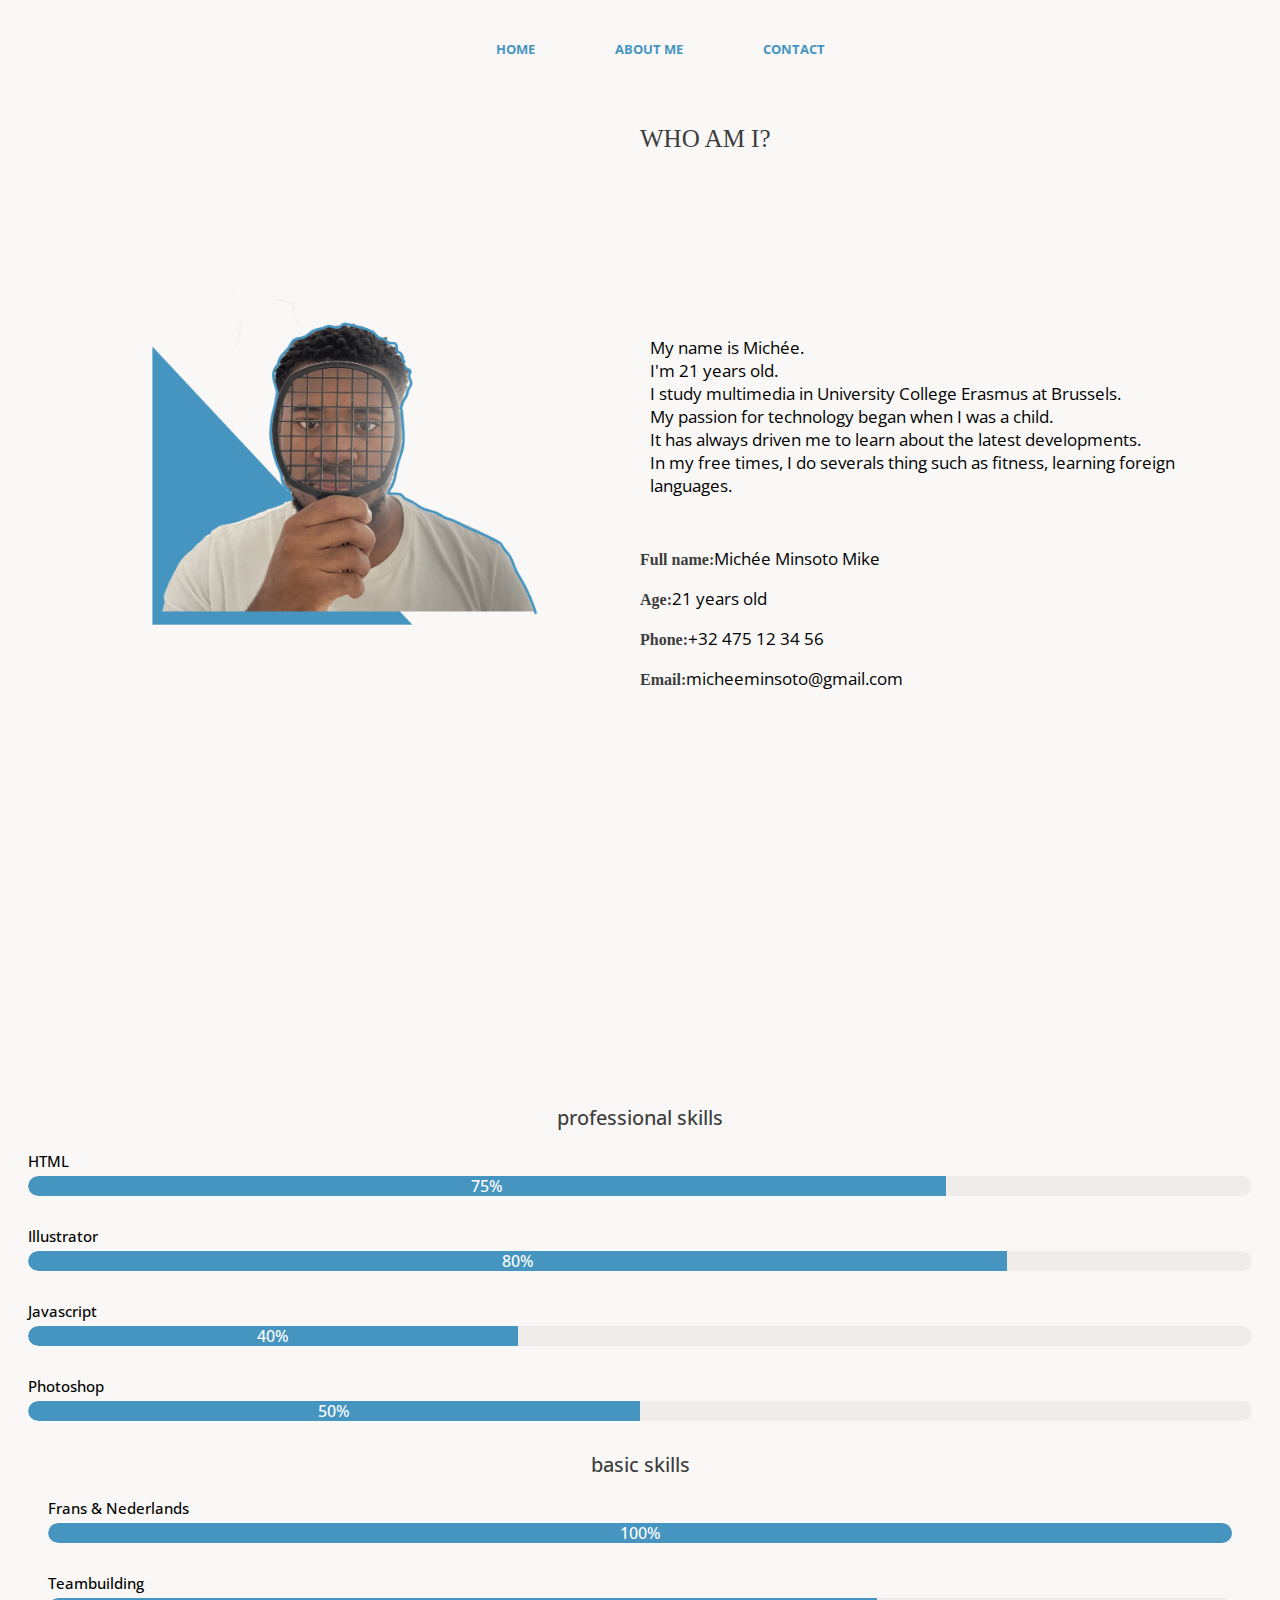
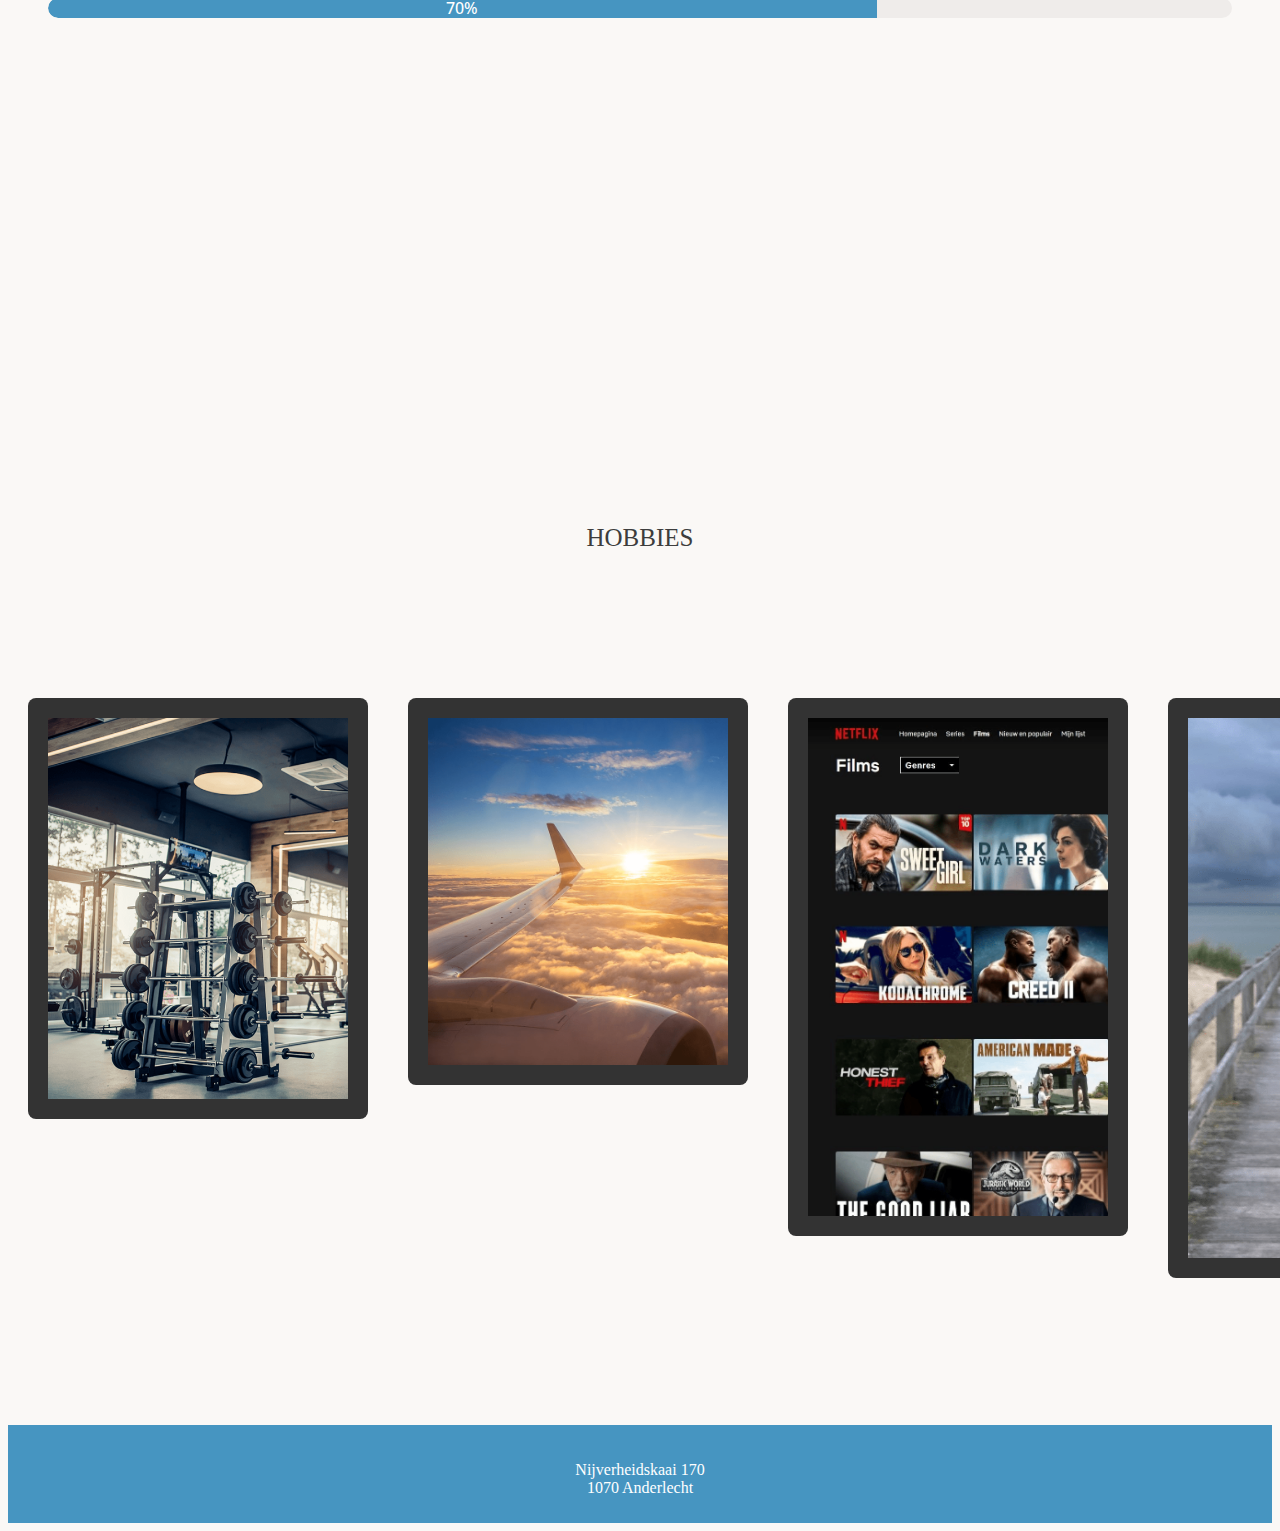
==== commit 7977fa71: "wijziging menu close about me, contact page" ====
--- a/about-me.html
+++ b/about-me.html
@@ -21,11 +21,11 @@
                     <nav class="menu" id="menu">
                         <div class="menu-icon" id="menu-icon"></div>
             <ul class="nav-links">
-                <li><a href="#" class="menu-close" id="menu-close">&times;</a></li>
 				<li><a href="home.html" class="menu-item">HOME</a></li>
                 <li><a href="about-me.html" class="menu-item">ABOUT ME</a></li>
                 <li><a href="contact.html" class="menu-item">CONTACT</a></li>
 			</ul>
+            <a href="#" class="menu-close" id="menu-close">&times;</a>
         </nav>
     </header>
 
--- a/about-me.css
+++ b/about-me.css
@@ -243,7 +243,6 @@
 .menu-close{
 	display: none;
 }
-
 
 @media (max-width:480px) {
 		.about-me{
